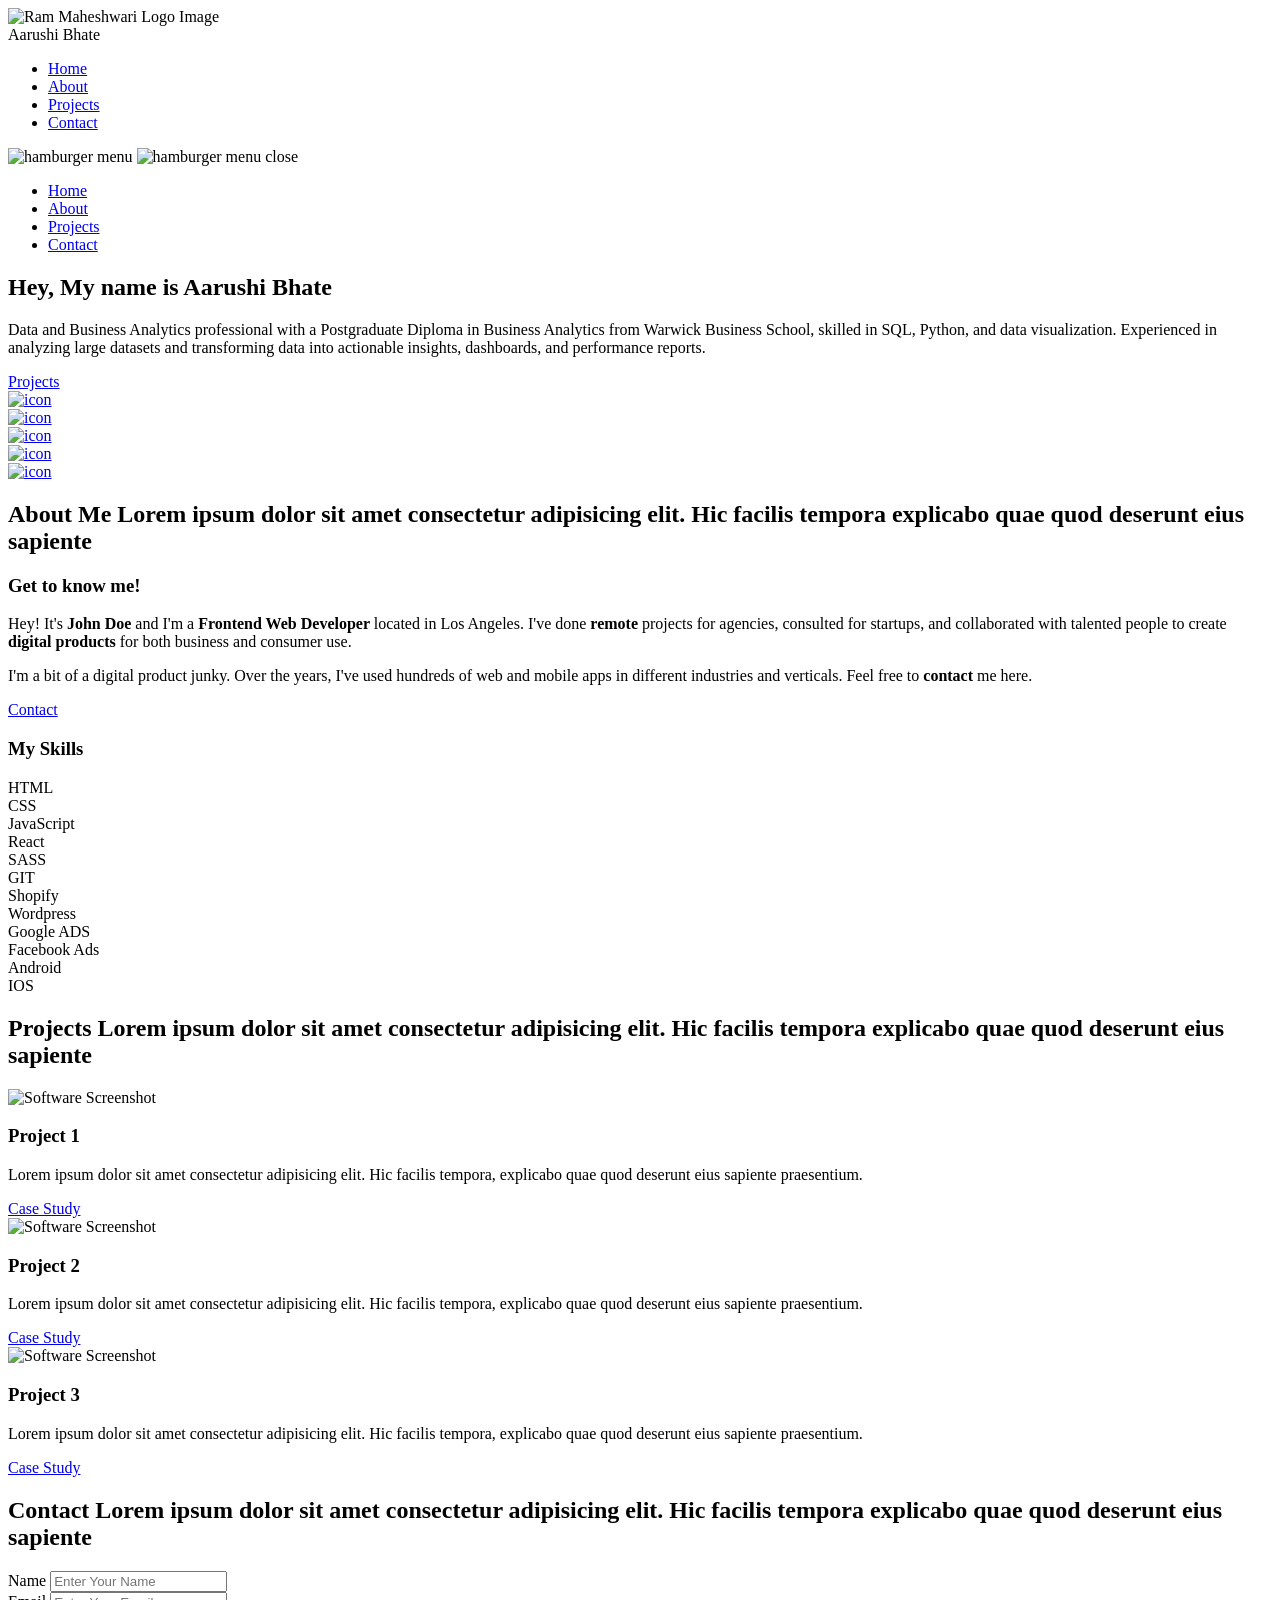
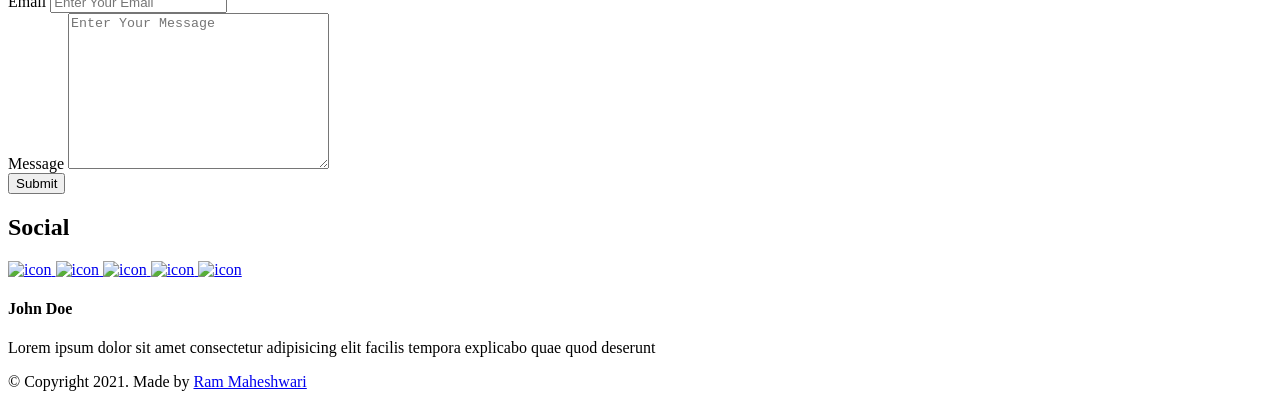
==== index.html @ 6d3b9c64 "Update index.html with Aarushi Bhate as name everywhere" ====
<!DOCTYPE html>
<html lang="en">
  <head>
    <meta charset="UTF-8" />
    <meta name="viewport" content="width=device-width, initial-scale=1.0" />
    <meta http-equiv="X-UA-Compatible" content="ie=edge" />
    <title>Aarushi Bhate</title>
    <meta name="description" content="Portfolio Template for Developer" />

    <link rel="stylesheet" href="css/style.css" />

    <link rel="preconnect" href="https://fonts.googleapis.com" />
    <link rel="preconnect" href="https://fonts.gstatic.com" crossorigin />
    <link
      href="https://fonts.googleapis.com/css2?family=Source+Sans+Pro:wght@400;600;700;900&display=swap"
      rel="stylesheet"
    />
  </head>
  <body>
    <header class="header">
      <div class="header__content">
        <div class="header__logo-container">
          <div class="header__logo-img-cont">
            <img
              src="./assets/png/john-doe.png"
              alt="Ram Maheshwari Logo Image"
              class="header__logo-img"
            />
          </div>
          <span class="header__logo-sub">Aarushi Bhate</span>
        </div>
        <div class="header__main">
          <ul class="header__links">
            <li class="header__link-wrapper">
              <a href="./index.html" class="header__link"> Home </a>
            </li>
            <li class="header__link-wrapper">
              <a href="./index.html#about" class="header__link">About </a>
            </li>
            <li class="header__link-wrapper">
              <a href="./index.html#projects" class="header__link">
                Projects
              </a>
            </li>
            <li class="header__link-wrapper">
              <a href="./index.html#contact" class="header__link"> Contact </a>
            </li>
          </ul>
          <div class="header__main-ham-menu-cont">
            <img
              src="./assets/svg/ham-menu.svg"
              alt="hamburger menu"
              class="header__main-ham-menu"
            />
            <img
              src="./assets/svg/ham-menu-close.svg"
              alt="hamburger menu close"
              class="header__main-ham-menu-close d-none"
            />
          </div>
        </div>
      </div>
      <div class="header__sm-menu">
        <div class="header__sm-menu-content">
          <ul class="header__sm-menu-links">
            <li class="header__sm-menu-link">
              <a href="./index.html"> Home </a>
            </li>

            <li class="header__sm-menu-link">
              <a href="./index.html#about"> About </a>
            </li>

            <li class="header__sm-menu-link">
              <a href="./index.html#projects"> Projects </a>
            </li>

            <li class="header__sm-menu-link">
              <a href="./index.html#contact"> Contact </a>
            </li>
          </ul>
        </div>
      </div>
    </header>
    <section class="home-hero">
      <div class="home-hero__content">
        <h1 class="heading-primary">Hey, My name is Aarushi Bhate</h1>
        <div class="home-hero__info">
          <p class="text-primary">
            Data and Business Analytics professional with a Postgraduate Diploma in Business Analytics from Warwick Business School, 
            skilled in SQL, Python, and data visualization. 
            Experienced in analyzing large datasets and transforming data into actionable insights, 
            dashboards, and performance reports. 
          </p>
        </div>
        <div class="home-hero__cta">
          <a href="./#projects" class="btn btn--bg">Projects</a>
        </div>
      </div>
      <div class="home-hero__socials">
        <div class="home-hero__social">
          <a href="#" class="home-hero__social-icon-link">
            <img
              src="./assets/png/linkedin-ico.png"
              alt="icon"
              class="home-hero__social-icon"
            />
          </a>
        </div>
        <div class="home-hero__social">
          <a href="#" class="home-hero__social-icon-link">
            <img
              src="./assets/png/github-ico.png"
              alt="icon"
              class="home-hero__social-icon"
            />
          </a>
        </div>
        <div class="home-hero__social">
          <a href="#" class="home-hero__social-icon-link">
            <img
              src="./assets/png/twitter-ico.png"
              alt="icon"
              class="home-hero__social-icon"
            />
          </a>
        </div>
        <div class="home-hero__social">
          <a href="#" class="home-hero__social-icon-link">
            <img
              src="./assets/png/yt-ico.png"
              alt="icon"
              class="home-hero__social-icon"
            />
          </a>
        </div>
        <div class="home-hero__social">
          <a
            href="#"
            class="home-hero__social-icon-link home-hero__social-icon-link--bd-none"
          >
            <img
              src="./assets/png/insta-ico.png"
              alt="icon"
              class="home-hero__social-icon"
            />
          </a>
        </div>
      </div>
      <div class="home-hero__mouse-scroll-cont">
        <div class="mouse"></div>
      </div>
    </section>
    <section id="about" class="about sec-pad">
      <div class="main-container">
        <h2 class="heading heading-sec heading-sec__mb-med">
          <span class="heading-sec__main">About Me</span>
          <span class="heading-sec__sub">
            Lorem ipsum dolor sit amet consectetur adipisicing elit. Hic facilis
            tempora explicabo quae quod deserunt eius sapiente
          </span>
        </h2>
        <div class="about__content">
          <div class="about__content-main">
            <h3 class="about__content-title">Get to know me!</h3>
            <div class="about__content-details">
              <p class="about__content-details-para">
                Hey! It's
                <strong>John Doe</strong>
                and I'm a <strong> Frontend Web Developer </strong> located in
                Los Angeles. I've done
                <strong> remote </strong>
                projects for agencies, consulted for startups, and collaborated
                with talented people to create
                <strong>digital products </strong>
                for both business and consumer use.
              </p>
              <p class="about__content-details-para">
                I'm a bit of a digital product junky. Over the years, I've used
                hundreds of web and mobile apps in different industries and
                verticals. Feel free to
                <strong>contact</strong> me here.
              </p>
            </div>
            <a href="./#contact" class="btn btn--med btn--theme dynamicBgClr"
              >Contact</a
            >
          </div>
          <div class="about__content-skills">
            <h3 class="about__content-title">My Skills</h3>
            <div class="skills">
              <div class="skills__skill">HTML</div>
              <div class="skills__skill">CSS</div>
              <div class="skills__skill">JavaScript</div>
              <div class="skills__skill">React</div>
              <div class="skills__skill">SASS</div>
              <div class="skills__skill">GIT</div>
              <div class="skills__skill">Shopify</div>
              <div class="skills__skill">Wordpress</div>
              <div class="skills__skill">Google ADS</div>
              <div class="skills__skill">Facebook Ads</div>
              <div class="skills__skill">Android</div>
              <div class="skills__skill">IOS</div>
            </div>
          </div>
        </div>
      </div>
    </section>
    <section id="projects" class="projects sec-pad">
      <div class="main-container">
        <h2 class="heading heading-sec heading-sec__mb-bg">
          <span class="heading-sec__main">Projects</span>
          <span class="heading-sec__sub">
            Lorem ipsum dolor sit amet consectetur adipisicing elit. Hic facilis
            tempora explicabo quae quod deserunt eius sapiente
          </span>
        </h2>

        <div class="projects__content">
          <div class="projects__row">
            <div class="projects__row-img-cont">
              <img
                src="./assets/jpeg/project-mockup-example.jpeg"
                alt="Software Screenshot"
                class="projects__row-img"
                loading="lazy"
              />
            </div>
            <div class="projects__row-content">
              <h3 class="projects__row-content-title">Project 1</h3>
              <p class="projects__row-content-desc">
                Lorem ipsum dolor sit amet consectetur adipisicing elit. Hic
                facilis tempora, explicabo quae quod deserunt eius sapiente
                praesentium.
              </p>
              <a
                href="./project-1.html"
                class="btn btn--med btn--theme dynamicBgClr"
                target="_blank"
                >Case Study</a
              >
            </div>
          </div>
          <div class="projects__row">
            <div class="projects__row-img-cont">
              <img
                src="./assets/jpeg/project-mockup-example.jpeg"
                alt="Software Screenshot"
                class="projects__row-img"
                loading="lazy"
              />
            </div>
            <div class="projects__row-content">
              <h3 class="projects__row-content-title">Project 2</h3>
              <p class="projects__row-content-desc">
                Lorem ipsum dolor sit amet consectetur adipisicing elit. Hic
                facilis tempora, explicabo quae quod deserunt eius sapiente
                praesentium.
              </p>
              <a
                href="./project-2.html"
                class="btn btn--med btn--theme dynamicBgClr"
                target="_blank"
                >Case Study</a
              >
            </div>
          </div>
          <div class="projects__row">
            <div class="projects__row-img-cont">
              <img
                src="./assets/jpeg/project-mockup-example.jpeg"
                alt="Software Screenshot"
                class="projects__row-img"
                loading="lazy"
              />
            </div>
            <div class="projects__row-content">
              <h3 class="projects__row-content-title">Project 3</h3>
              <p class="projects__row-content-desc">
                Lorem ipsum dolor sit amet consectetur adipisicing elit. Hic
                facilis tempora, explicabo quae quod deserunt eius sapiente
                praesentium.
              </p>
              <a
                href="./project-3.html"
                class="btn btn--med btn--theme dynamicBgClr"
                target="_blank"
                >Case Study</a
              >
            </div>
          </div>
        </div>
      </div>
    </section>
    <section id="contact" class="contact sec-pad dynamicBg">
      <div class="main-container">
        <h2 class="heading heading-sec heading-sec__mb-med">
          <span class="heading-sec__main heading-sec__main--lt">Contact</span>
          <span class="heading-sec__sub heading-sec__sub--lt">
            Lorem ipsum dolor sit amet consectetur adipisicing elit. Hic facilis
            tempora explicabo quae quod deserunt eius sapiente
          </span>
        </h2>
        <div class="contact__form-container">
          <form action="#" class="contact__form">
            <div class="contact__form-field">
              <label class="contact__form-label" for="name">Name</label>
              <input
                required
                placeholder="Enter Your Name"
                type="text"
                class="contact__form-input"
                name="name"
                id="name"
              />
            </div>
            <div class="contact__form-field">
              <label class="contact__form-label" for="email">Email</label>
              <input
                required
                placeholder="Enter Your Email"
                type="text"
                class="contact__form-input"
                name="email"
                id="email"
              />
            </div>
            <div class="contact__form-field">
              <label class="contact__form-label" for="message">Message</label>
              <textarea
                required
                cols="30"
                rows="10"
                class="contact__form-input"
                placeholder="Enter Your Message"
                name="message"
                id="message"
              ></textarea>
            </div>
            <button type="submit" class="btn btn--theme contact__btn">
              Submit
            </button>
          </form>
        </div>
      </div>
    </section>
    <footer class="main-footer">
      <div class="main-container">
        <div class="main-footer__upper">
          <div class="main-footer__row main-footer__row-1">
            <h2 class="heading heading-sm main-footer__heading-sm">
              <span>Social</span>
            </h2>
            <div class="main-footer__social-cont">
              <a target="_blank" rel="noreferrer" href="#">
                <img
                  class="main-footer__icon"
                  src="./assets/png/linkedin-ico.png"
                  alt="icon"
                />
              </a>
              <a target="_blank" rel="noreferrer" href="#">
                <img
                  class="main-footer__icon"
                  src="./assets/png/github-ico.png"
                  alt="icon"
                />
              </a>
              <a target="_blank" rel="noreferrer" href="#">
                <img
                  class="main-footer__icon"
                  src="./assets/png/twitter-ico.png"
                  alt="icon"
                />
              </a>
              <a target="_blank" rel="noreferrer" href="#">
                <img
                  class="main-footer__icon"
                  src="./assets/png/yt-ico.png"
                  alt="icon"
                />
              </a>
              <a target="_blank" rel="noreferrer" href="#">
                <img
                  class="main-footer__icon main-footer__icon--mr-none"
                  src="./assets/png/insta-ico.png"
                  alt="icon"
                />
              </a>
            </div>
          </div>
          <div class="main-footer__row main-footer__row-2">
            <h4 class="heading heading-sm text-lt">John Doe</h4>
            <p class="main-footer__short-desc">
              Lorem ipsum dolor sit amet consectetur adipisicing elit facilis
              tempora explicabo quae quod deserunt
            </p>
          </div>
        </div>

        <!-- If you give me some credit or shoutout here by linking to my website, then it will be a big thing for me and will help me a lot :) -->
        <div class="main-footer__lower">
          &copy; Copyright 2021. Made by
          <a rel="noreferrer" target="_blank" href="https://rammaheshwari.com"
            >Ram Maheshwari</a
          >
        </div>
      </div>
    </footer>

    <script src="./index.js"></script>
  </body>
</html>
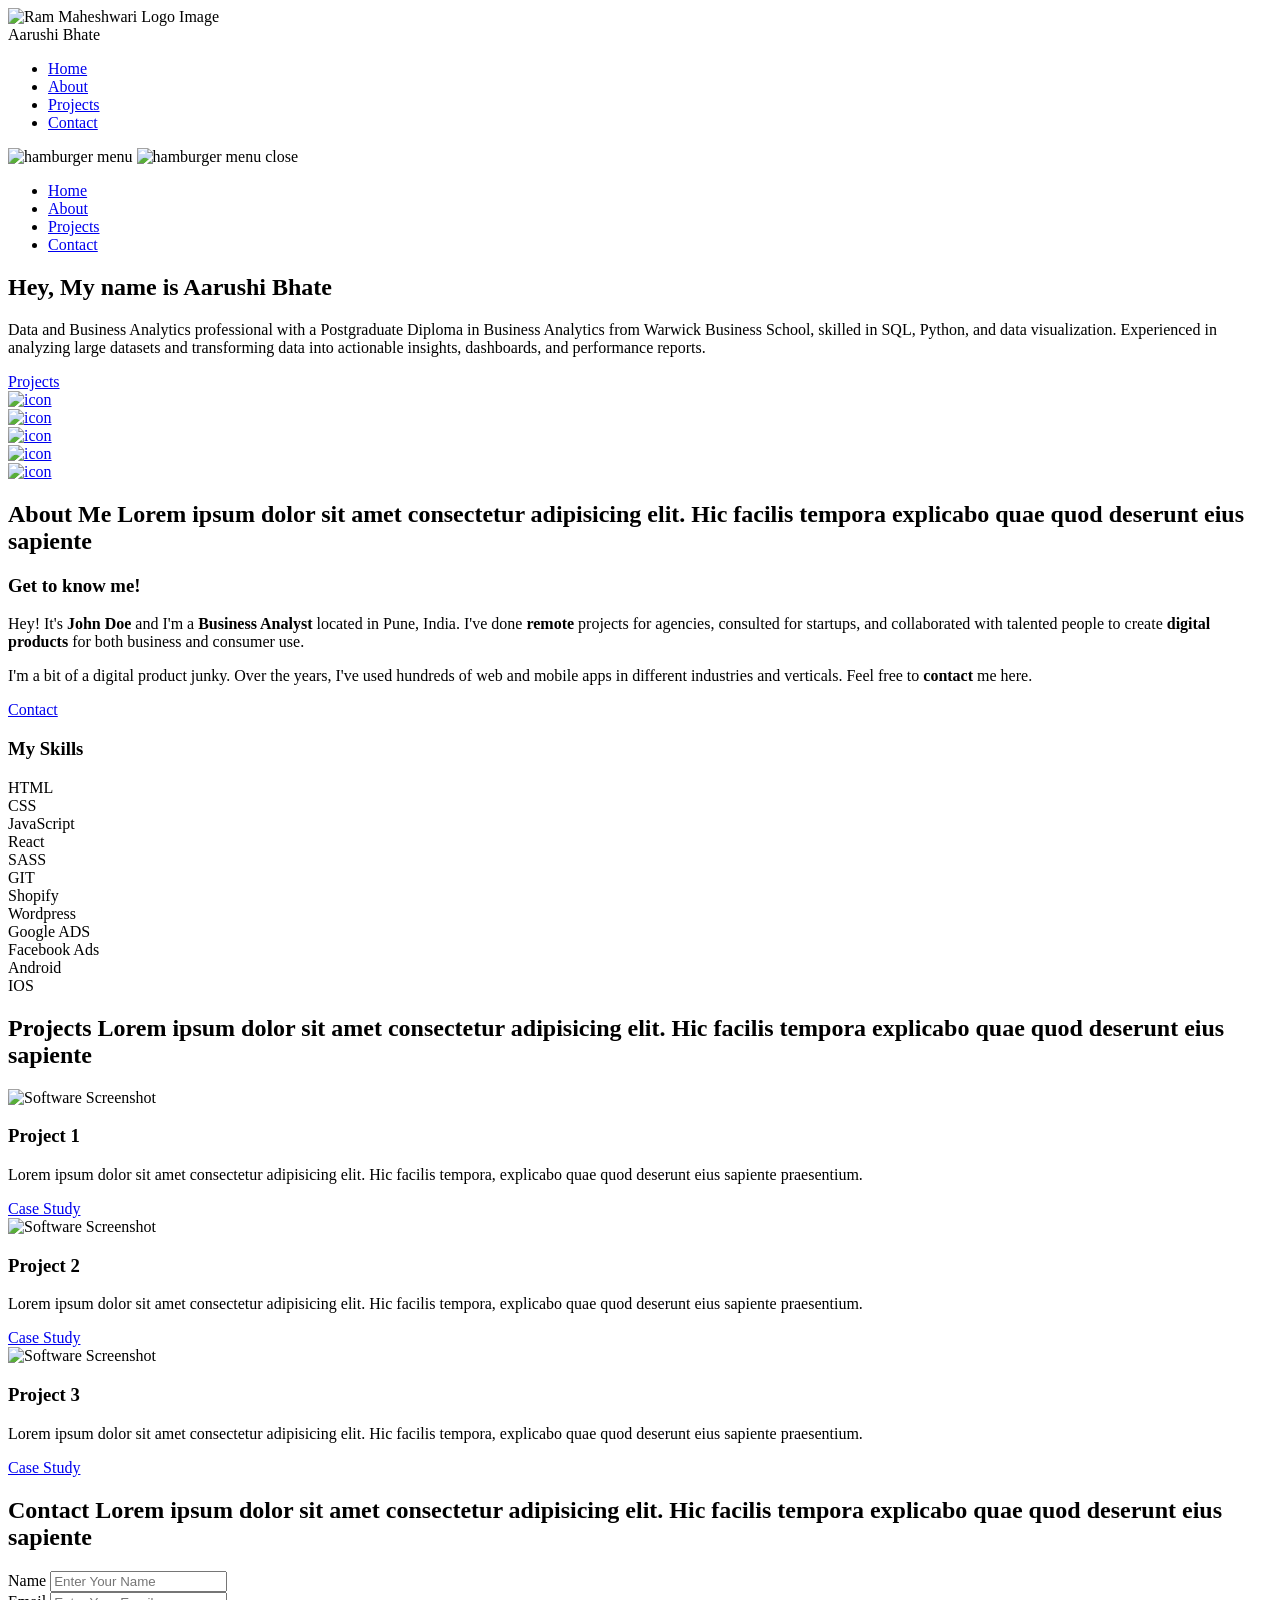
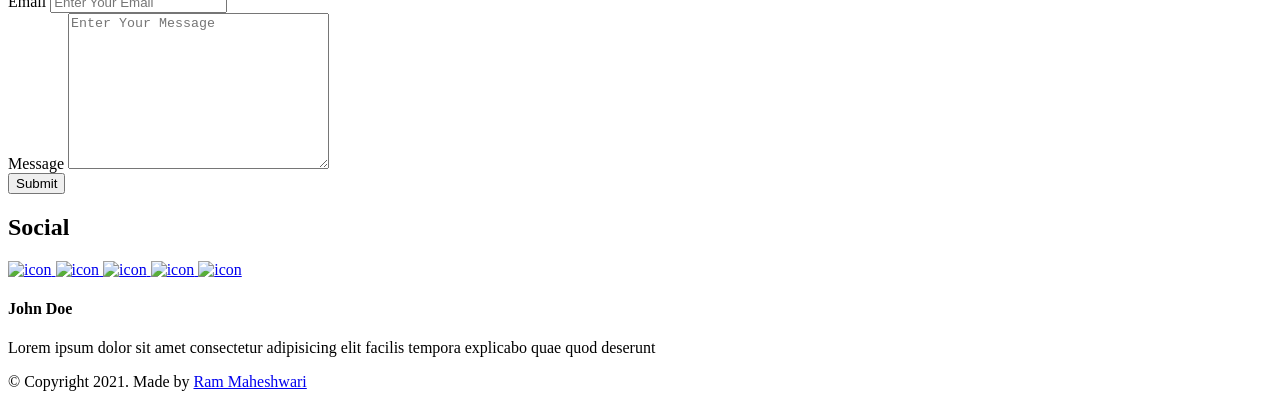
==== commit 4be7e295: "Update index.html with city" ====
--- a/index.html
+++ b/index.html
@@ -167,8 +167,8 @@
               <p class="about__content-details-para">
                 Hey! It's
                 <strong>John Doe</strong>
-                and I'm a <strong> Frontend Web Developer </strong> located in
-                Los Angeles. I've done
+                and I'm a <strong> Business Analyst </strong> located in
+                Pune, India. I've done
                 <strong> remote </strong>
                 projects for agencies, consulted for startups, and collaborated
                 with talented people to create
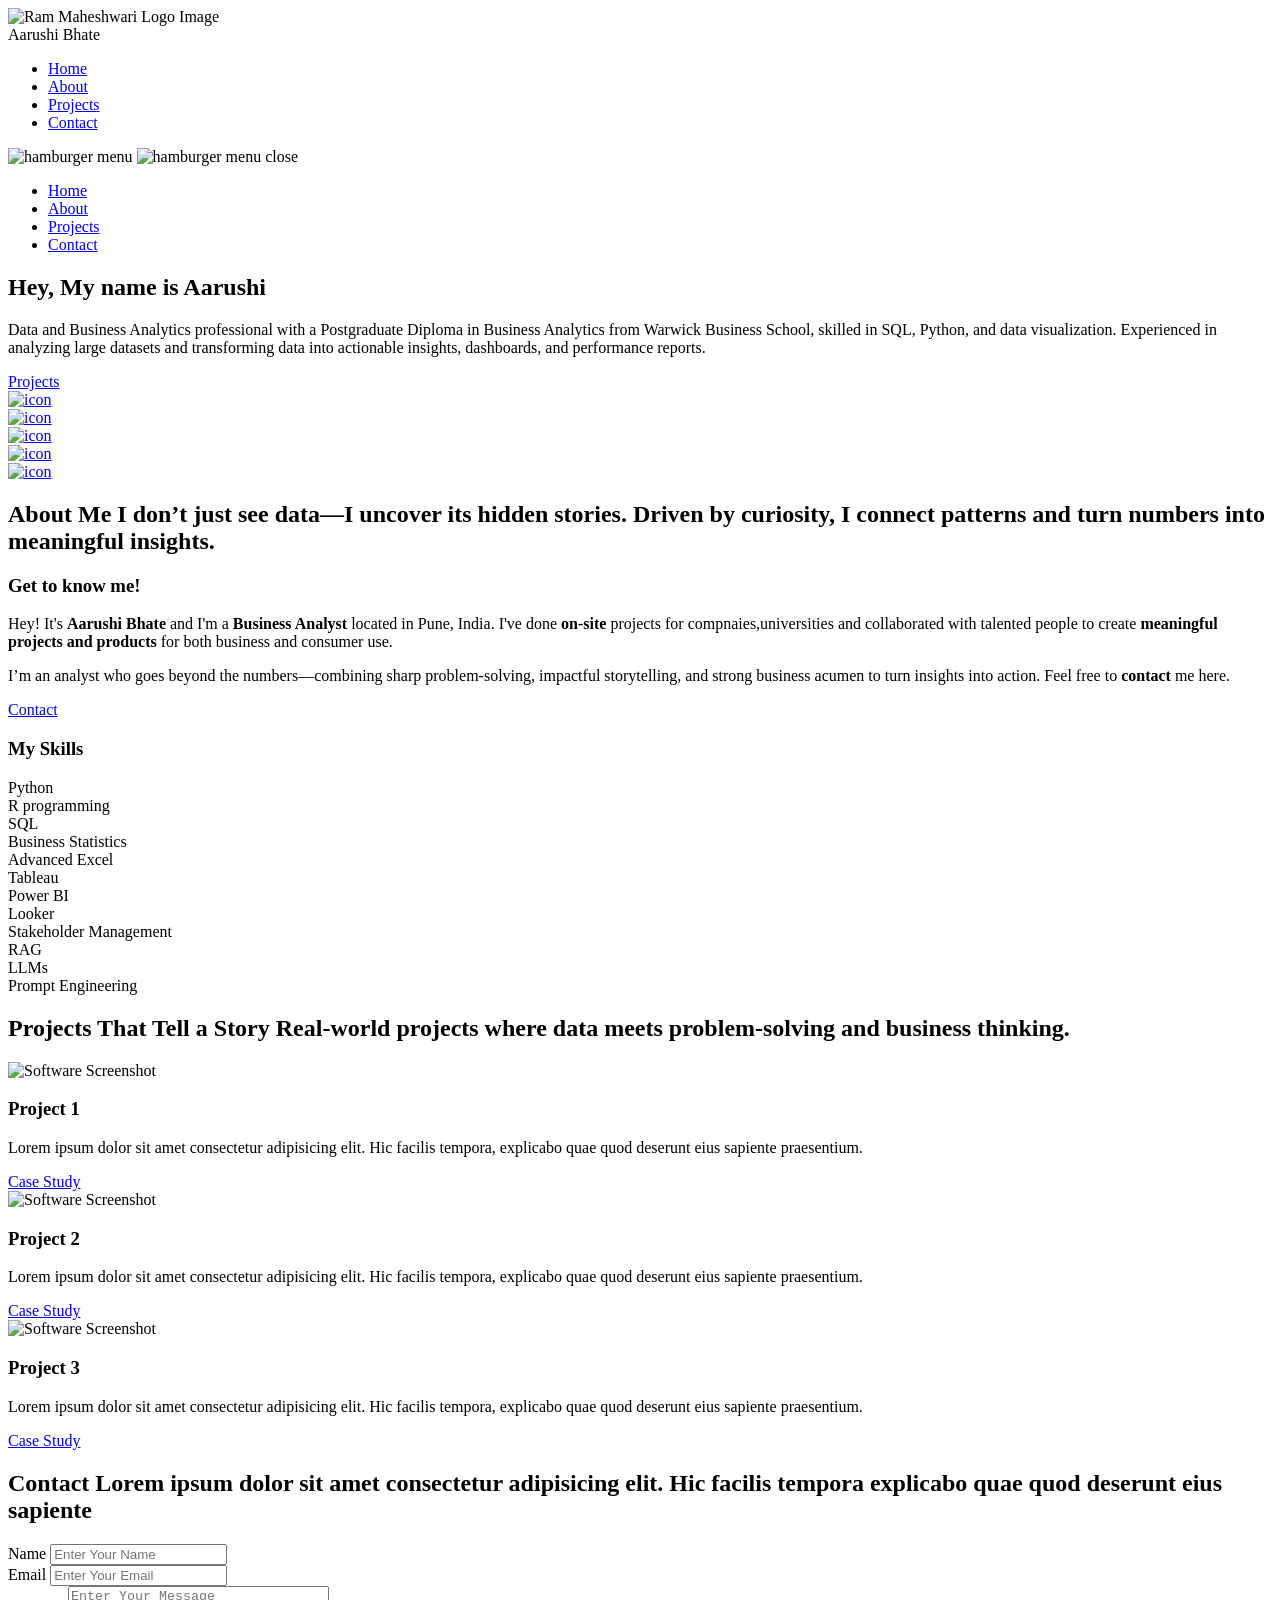
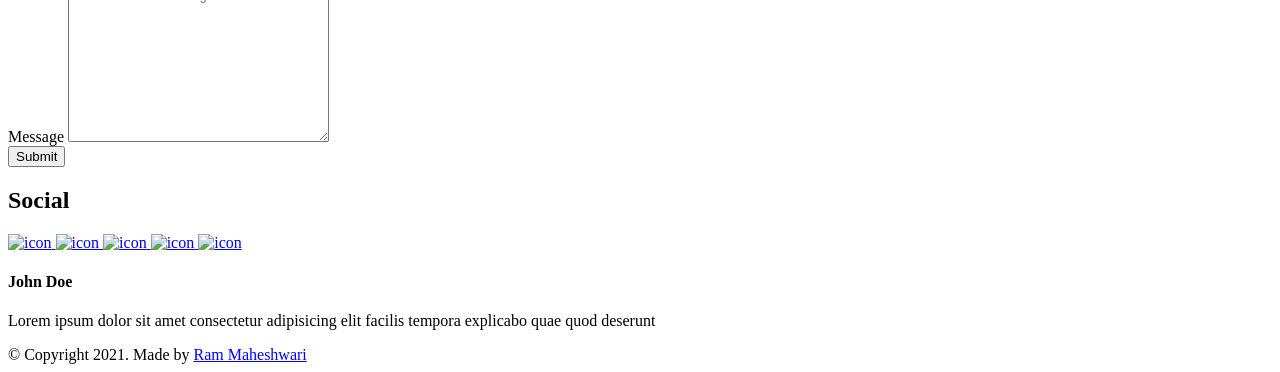
==== commit ad29320a: "Update index.html some more changes for headings and descriptions: name, about, projects etc" ====
--- a/index.html
+++ b/index.html
@@ -84,7 +84,7 @@
     </header>
     <section class="home-hero">
       <div class="home-hero__content">
-        <h1 class="heading-primary">Hey, My name is Aarushi Bhate</h1>
+        <h1 class="heading-primary">Hey, My name is Aarushi</h1>
         <div class="home-hero__info">
           <p class="text-primary">
             Data and Business Analytics professional with a Postgraduate Diploma in Business Analytics from Warwick Business School, 
@@ -156,8 +156,9 @@
         <h2 class="heading heading-sec heading-sec__mb-med">
           <span class="heading-sec__main">About Me</span>
           <span class="heading-sec__sub">
-            Lorem ipsum dolor sit amet consectetur adipisicing elit. Hic facilis
-            tempora explicabo quae quod deserunt eius sapiente
+          I don’t just see data—I uncover its hidden stories.
+          Driven by curiosity, I connect patterns and turn numbers 
+          into meaningful insights.            
           </span>
         </h2>
         <div class="about__content">
@@ -166,19 +167,19 @@
             <div class="about__content-details">
               <p class="about__content-details-para">
                 Hey! It's
-                <strong>John Doe</strong>
+                <strong>Aarushi Bhate</strong>
                 and I'm a <strong> Business Analyst </strong> located in
                 Pune, India. I've done
-                <strong> remote </strong>
-                projects for agencies, consulted for startups, and collaborated
+                <strong> on-site </strong>
+                projects for compnaies,universities and collaborated
                 with talented people to create
-                <strong>digital products </strong>
+                <strong>meaningful projects and products </strong>
                 for both business and consumer use.
               </p>
               <p class="about__content-details-para">
-                I'm a bit of a digital product junky. Over the years, I've used
-                hundreds of web and mobile apps in different industries and
-                verticals. Feel free to
+                I’m an analyst who goes beyond the numbers—combining sharp problem-solving, 
+                impactful storytelling, and strong business acumen to turn insights into action.
+                Feel free to
                 <strong>contact</strong> me here.
               </p>
             </div>
@@ -189,18 +190,18 @@
           <div class="about__content-skills">
             <h3 class="about__content-title">My Skills</h3>
             <div class="skills">
-              <div class="skills__skill">HTML</div>
-              <div class="skills__skill">CSS</div>
-              <div class="skills__skill">JavaScript</div>
-              <div class="skills__skill">React</div>
-              <div class="skills__skill">SASS</div>
-              <div class="skills__skill">GIT</div>
-              <div class="skills__skill">Shopify</div>
-              <div class="skills__skill">Wordpress</div>
-              <div class="skills__skill">Google ADS</div>
-              <div class="skills__skill">Facebook Ads</div>
-              <div class="skills__skill">Android</div>
-              <div class="skills__skill">IOS</div>
+              <div class="skills__skill">Python</div>
+              <div class="skills__skill">R programming</div>
+              <div class="skills__skill">SQL</div>
+              <div class="skills__skill">Business Statistics</div>
+              <div class="skills__skill">Advanced Excel</div>
+              <div class="skills__skill">Tableau</div>
+              <div class="skills__skill">Power BI</div>
+              <div class="skills__skill">Looker</div>
+              <div class="skills__skill">Stakeholder Management</div>
+              <div class="skills__skill">RAG</div>
+              <div class="skills__skill">LLMs</div>
+              <div class="skills__skill">Prompt Engineering</div>
             </div>
           </div>
         </div>
@@ -209,10 +210,9 @@
     <section id="projects" class="projects sec-pad">
       <div class="main-container">
         <h2 class="heading heading-sec heading-sec__mb-bg">
-          <span class="heading-sec__main">Projects</span>
+          <span class="heading-sec__main">Projects That Tell a Story</span>
           <span class="heading-sec__sub">
-            Lorem ipsum dolor sit amet consectetur adipisicing elit. Hic facilis
-            tempora explicabo quae quod deserunt eius sapiente
+            Real-world projects where data meets problem-solving and business thinking.
           </span>
         </h2>
 
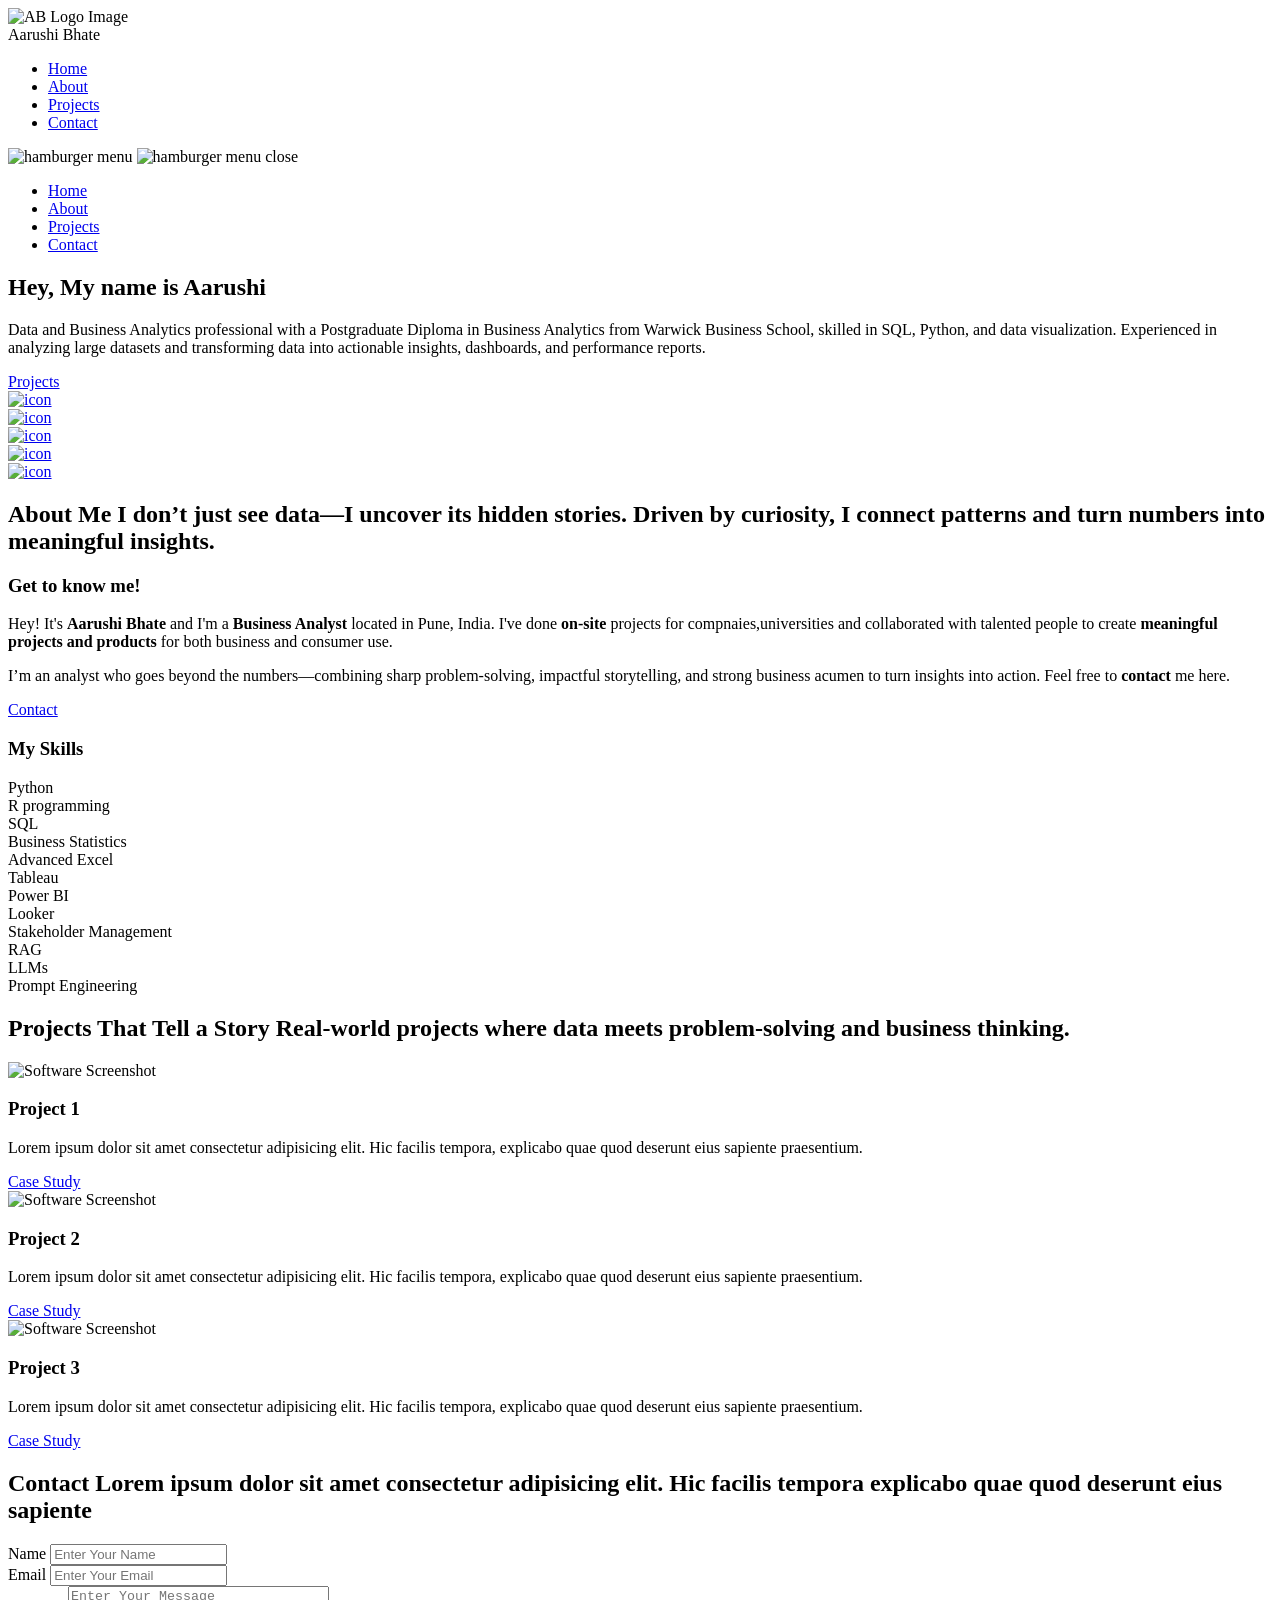
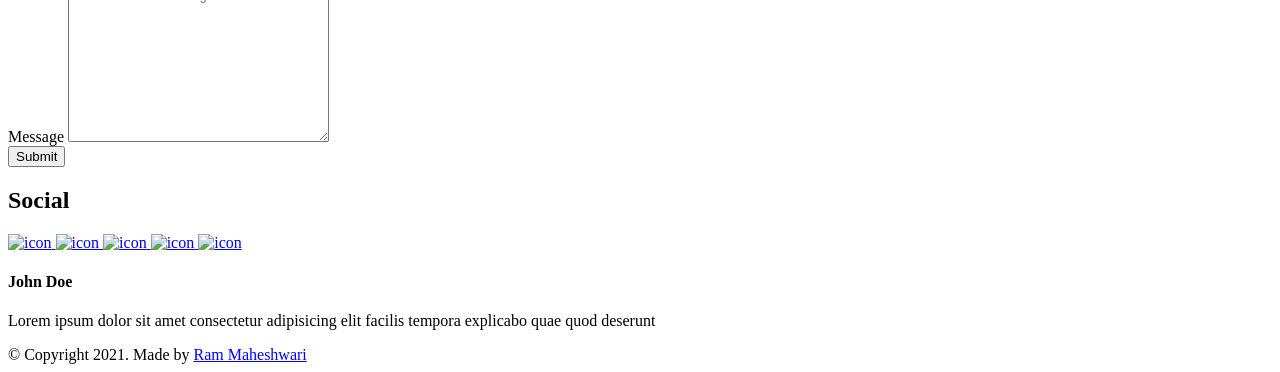
==== commit 2aa766d9: "Update index.html image aarushi in png" ====
--- a/index.html
+++ b/index.html
@@ -22,8 +22,8 @@
         <div class="header__logo-container">
           <div class="header__logo-img-cont">
             <img
-              src="./assets/png/john-doe.png"
-              alt="Ram Maheshwari Logo Image"
+              src="Aarushi Bhate.png"
+              alt="AB Logo Image"
               class="header__logo-img"
             />
           </div>
@@ -108,7 +108,7 @@
           </a>
         </div>
         <div class="home-hero__social">
-          <a href="#" class="home-hero__social-icon-link">
+          <a href="https://github.com/Aarushi02-ab?tab=repositories" class="home-hero__social-icon-link">
             <img
               src="./assets/png/github-ico.png"
               alt="icon"
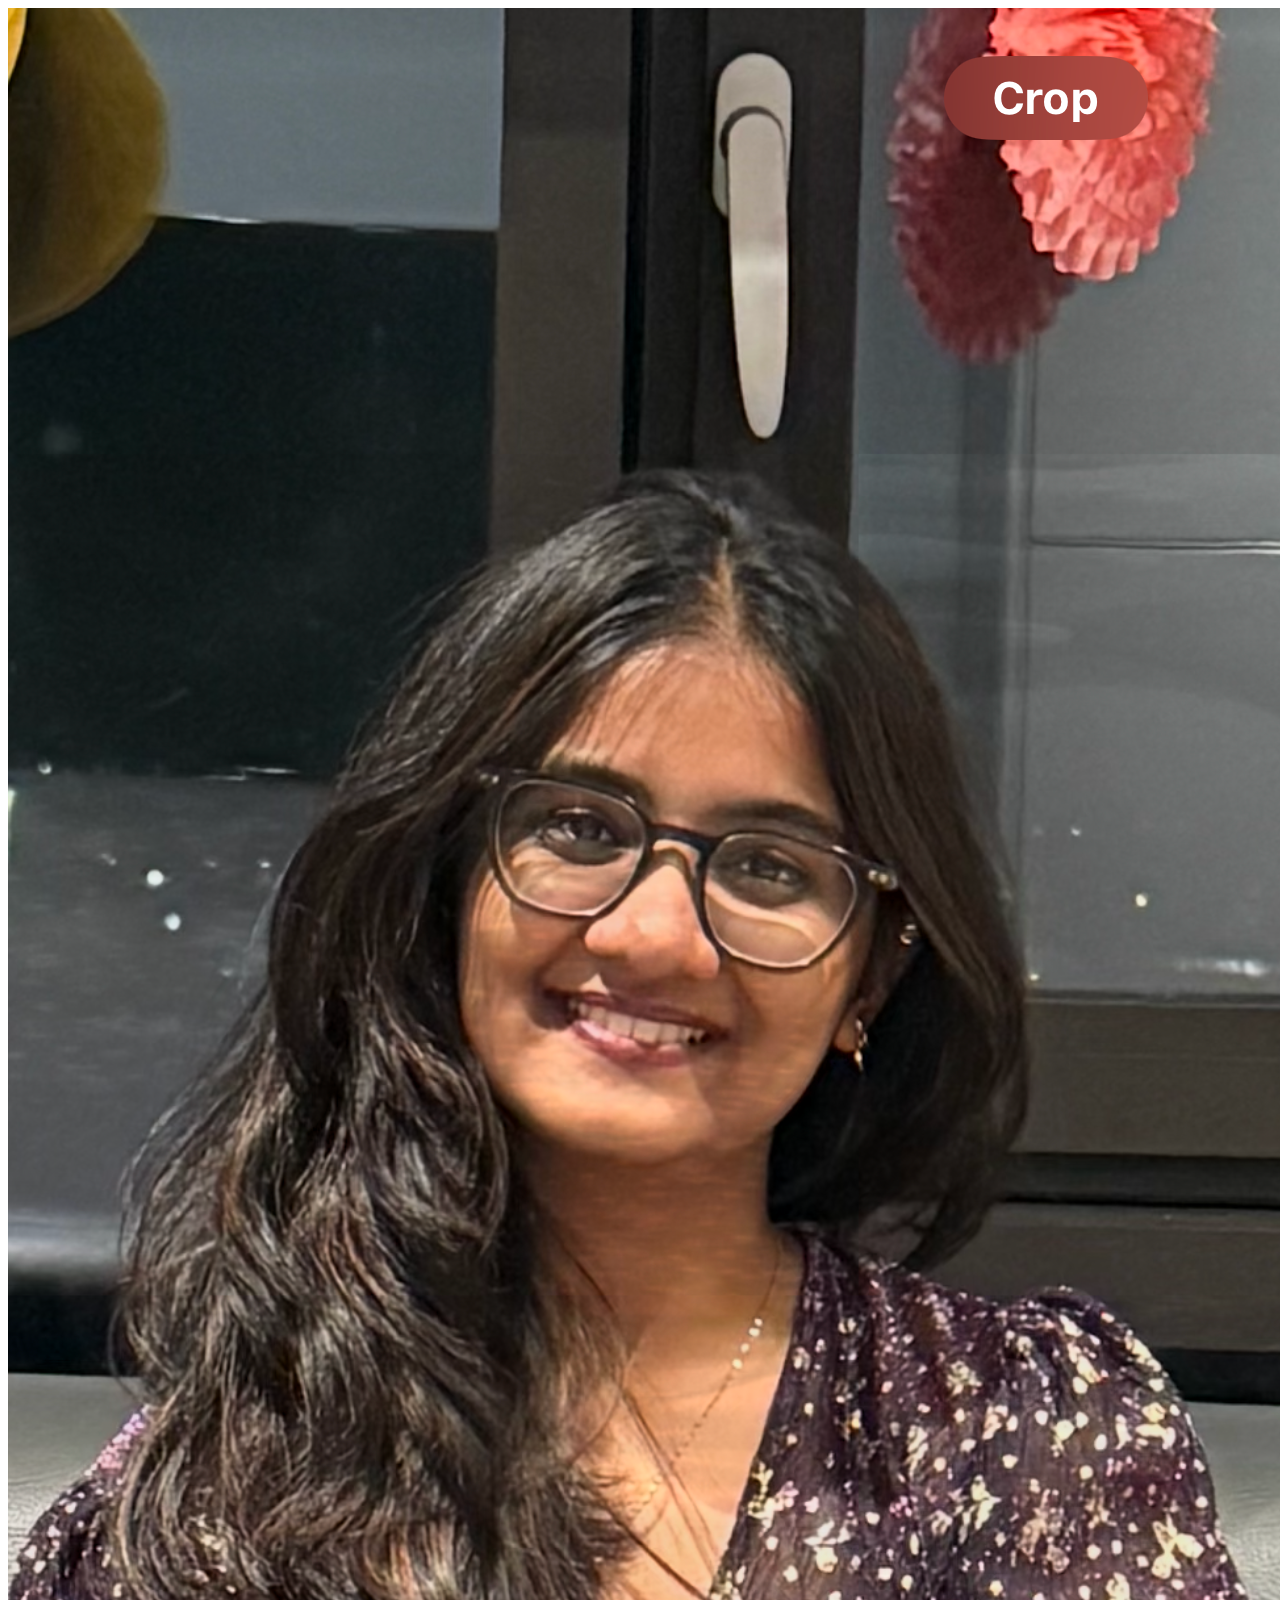
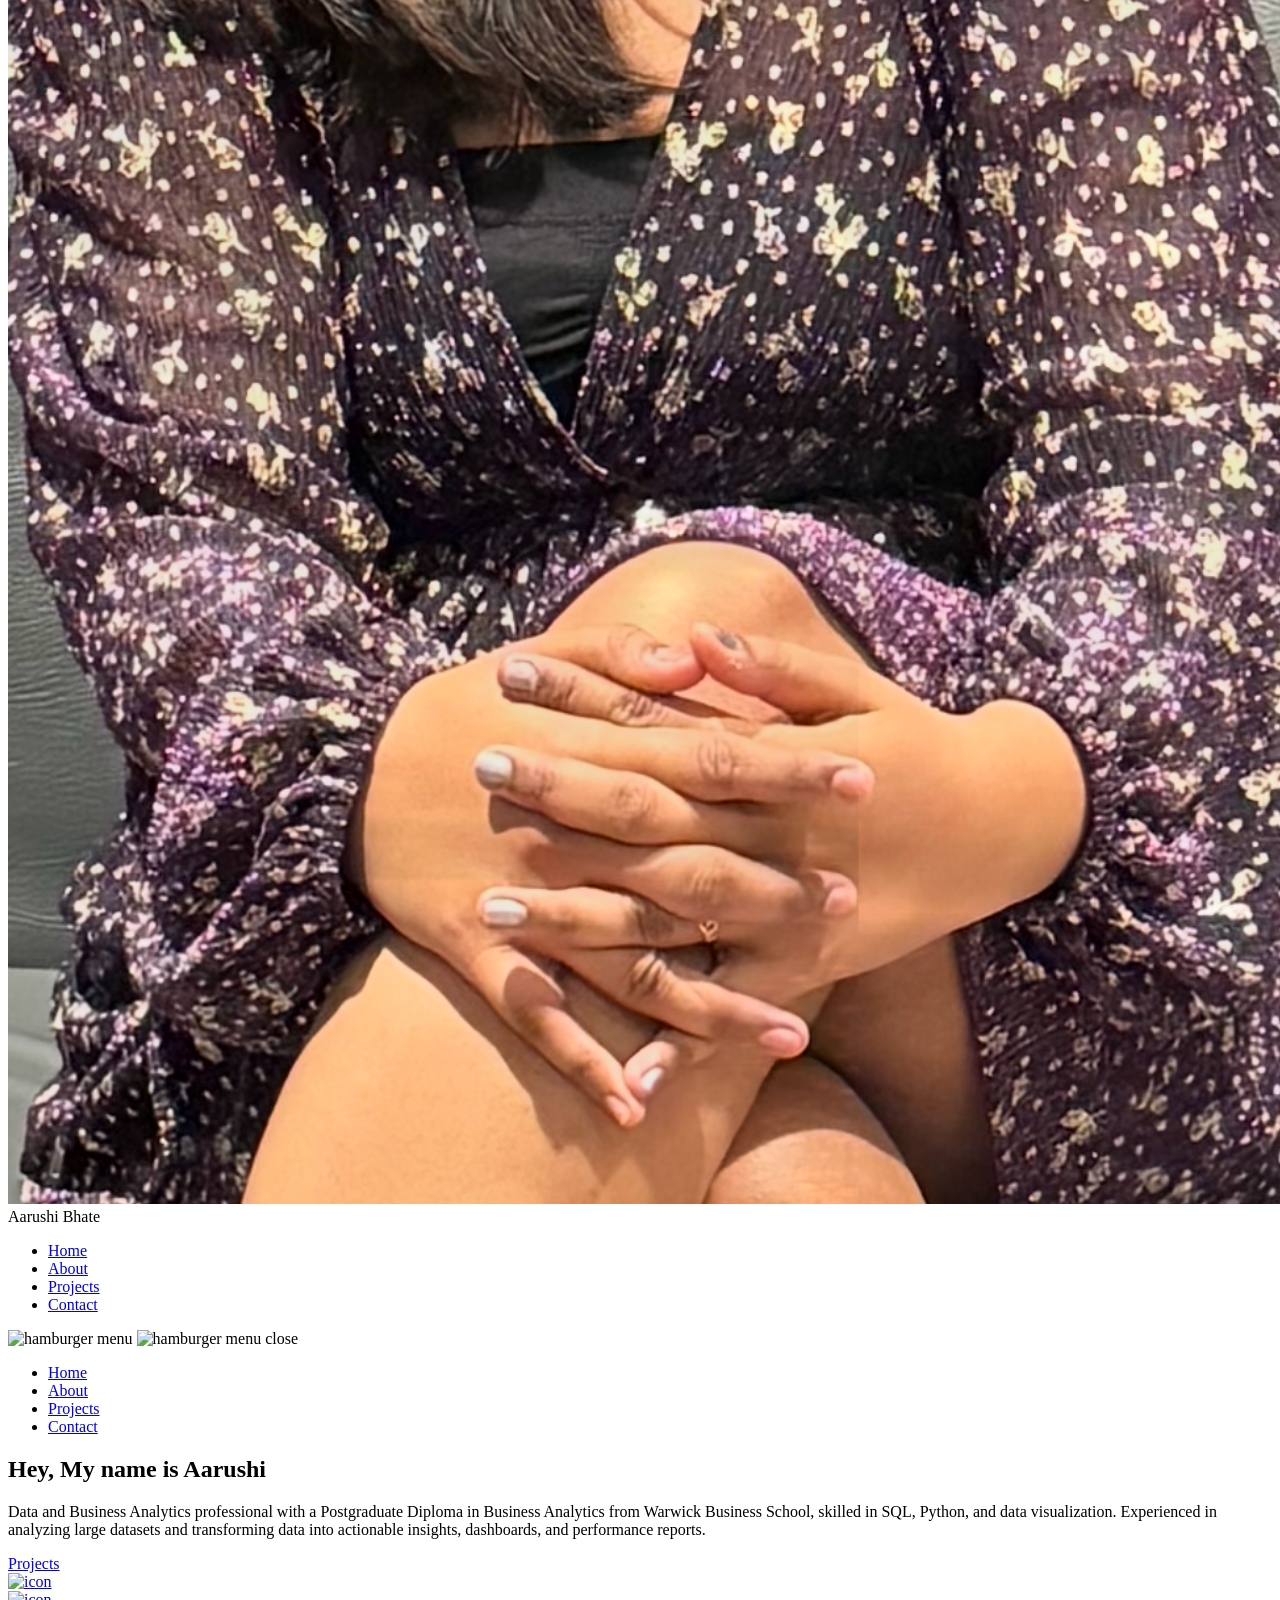
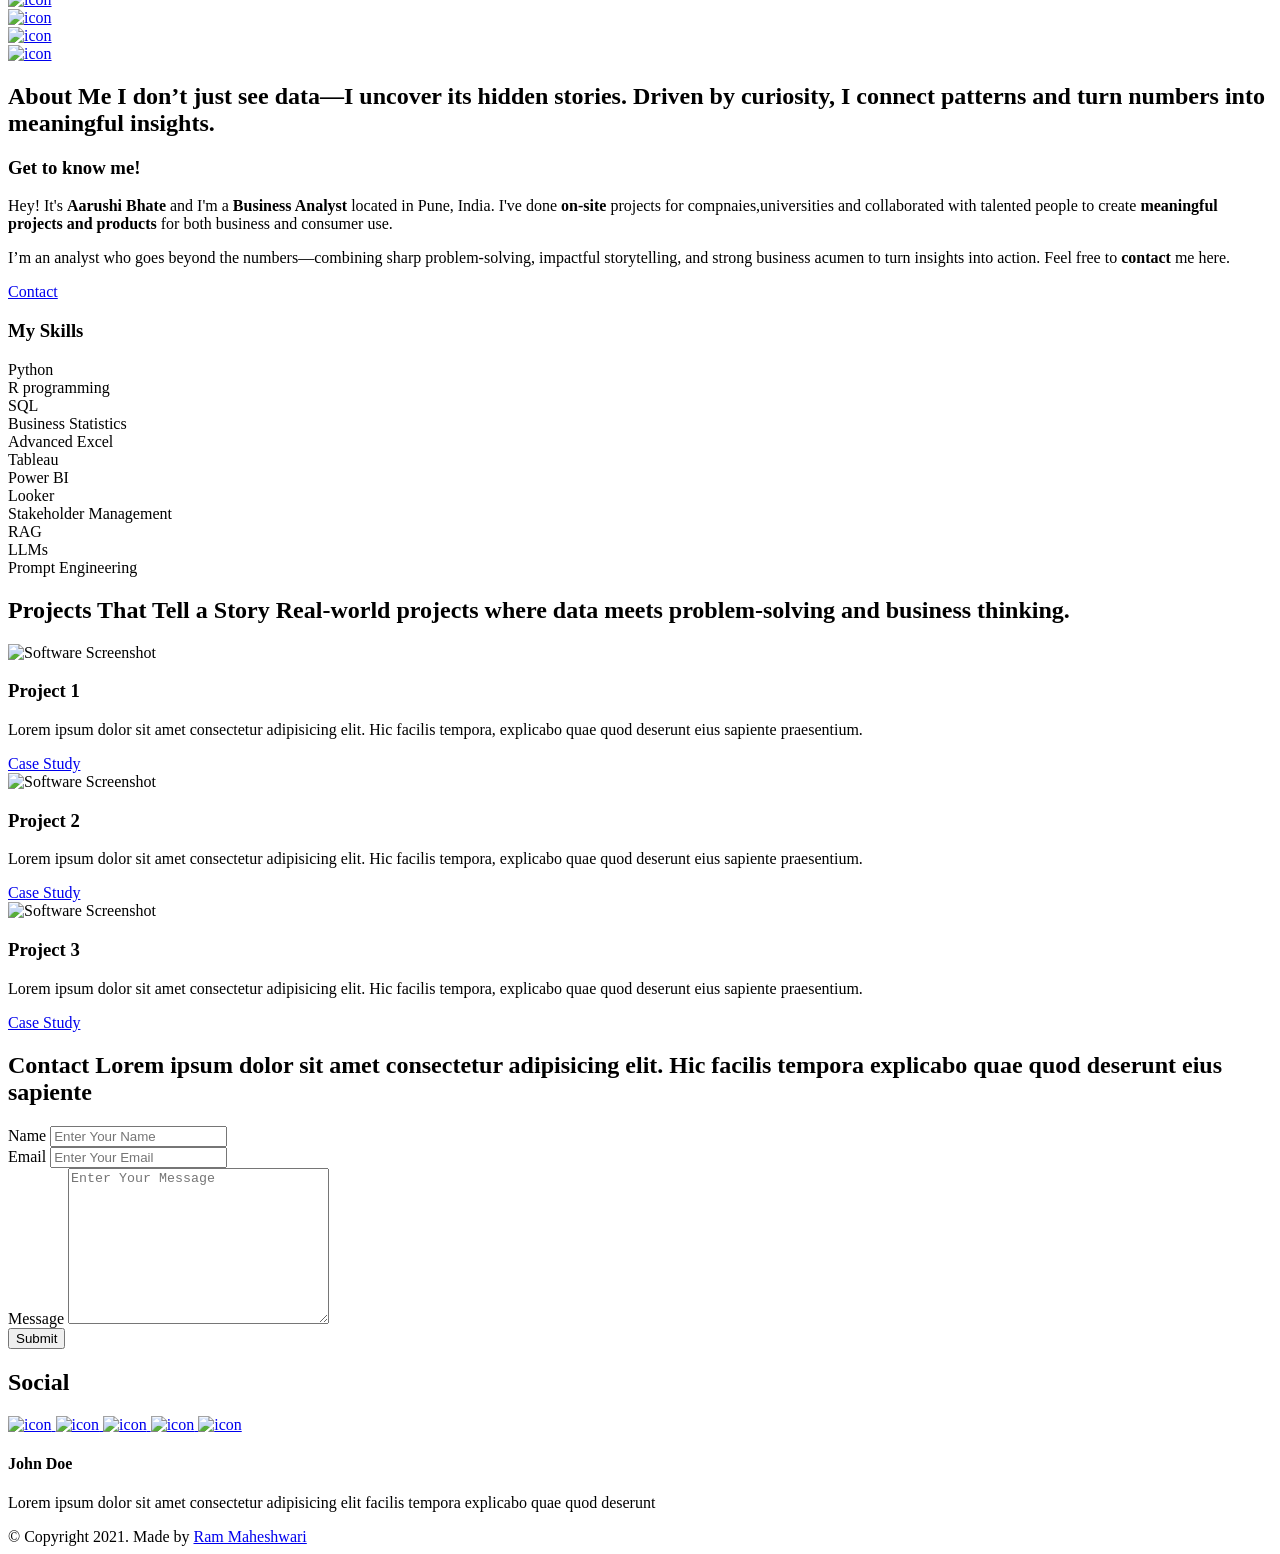
==== commit 44c632b5: "Update index.html with content description and png aarushi image" ====
--- a/index.html
+++ b/index.html
@@ -5,7 +5,7 @@
     <meta name="viewport" content="width=device-width, initial-scale=1.0" />
     <meta http-equiv="X-UA-Compatible" content="ie=edge" />
     <title>Aarushi Bhate</title>
-    <meta name="description" content="Portfolio Template for Developer" />
+    <meta name="description" content="Aarushi's Portfolio" />
 
     <link rel="stylesheet" href="css/style.css" />
 
@@ -22,7 +22,7 @@
         <div class="header__logo-container">
           <div class="header__logo-img-cont">
             <img
-              src="Aarushi Bhate.png"
+              src="Aarushi Bhate.PNG"
               alt="AB Logo Image"
               class="header__logo-img"
             />
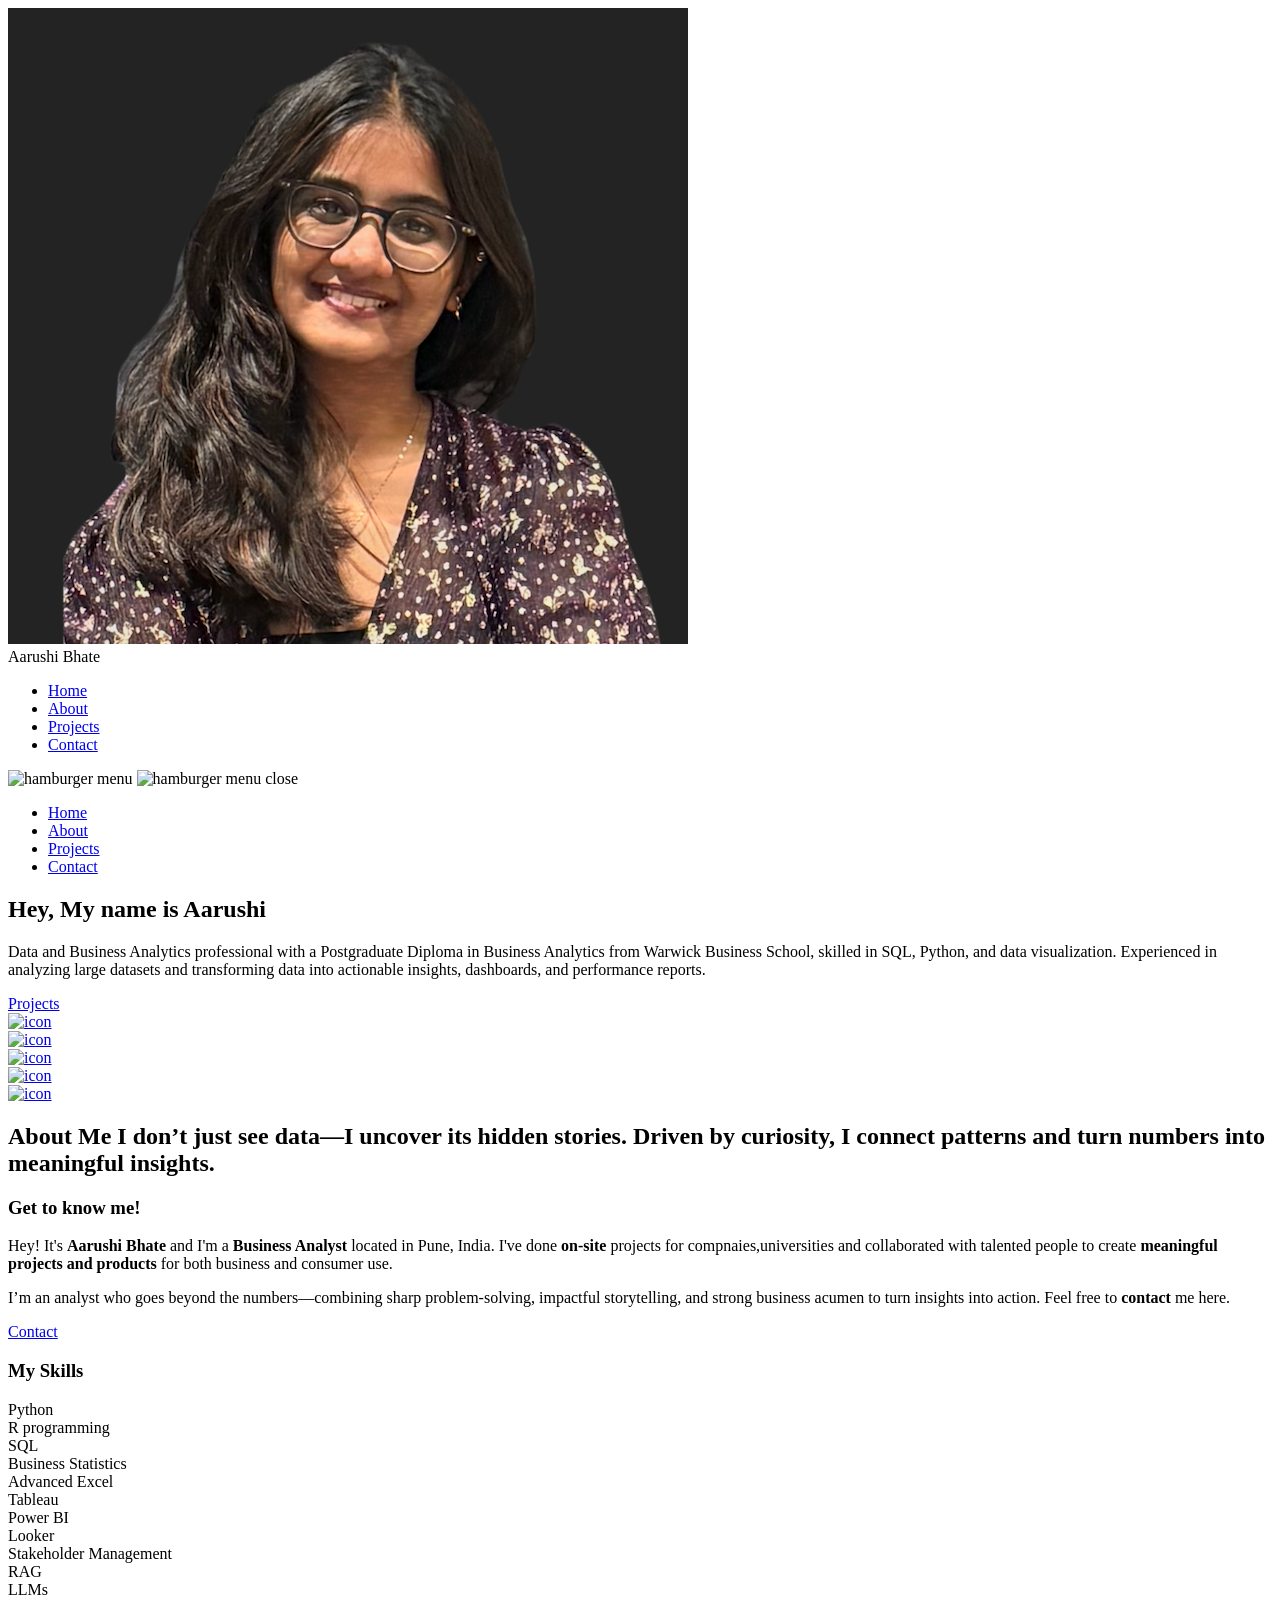
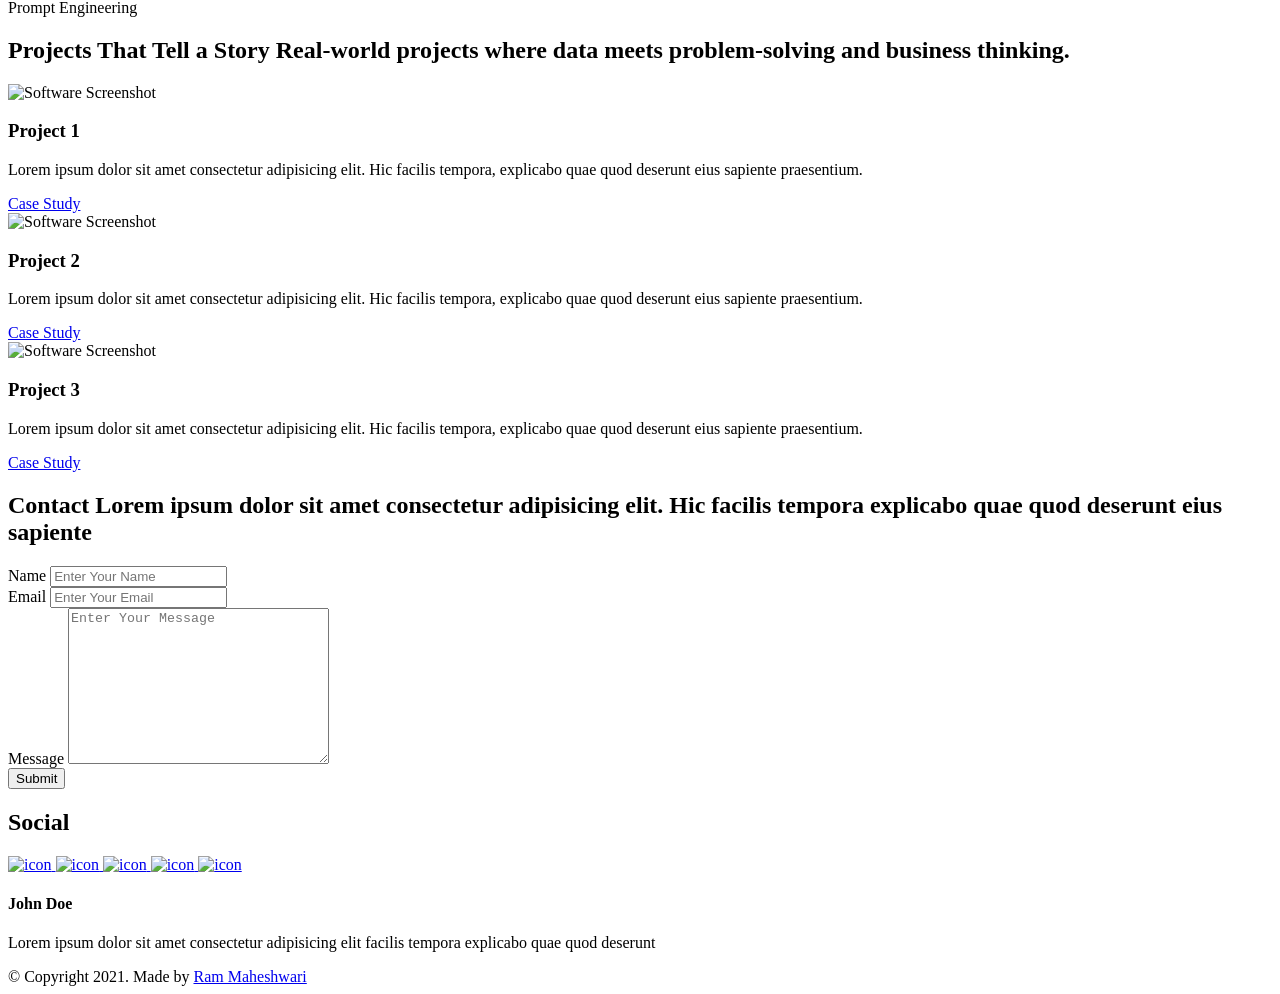
==== commit afeee13e: "Update index.html changed from PNG to png" ====
--- a/index.html
+++ b/index.html
@@ -22,7 +22,7 @@
         <div class="header__logo-container">
           <div class="header__logo-img-cont">
             <img
-              src="Aarushi Bhate.PNG"
+              src="Aarushi Bhate.png"
               alt="AB Logo Image"
               class="header__logo-img"
             />
